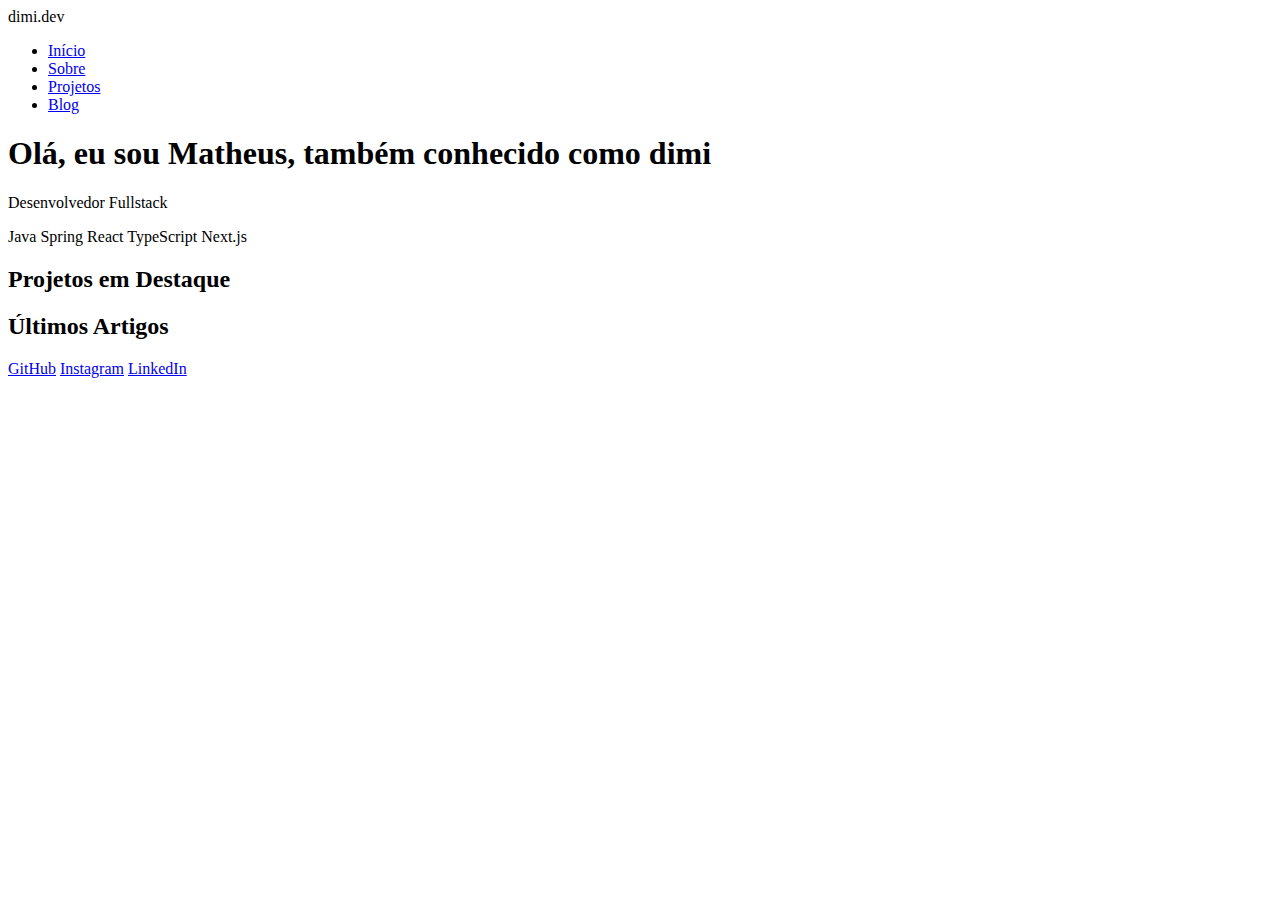
==== index.html @ a9eaa6d6 "initial commit: core project structure" ====
<!DOCTYPE html>
<html lang="pt-BR">
<head>
    <meta charset="UTF-8">
    <meta name="viewport" content="width=device-width, initial-scale=1.0">
    <title>Portfolio</title>
    <meta name="description" content="Portfolio de desenvolvedor fullstack especializado em Java, Spring, React e tecnologias web modernas">
    <link rel="stylesheet" href="/assets/css/style.css">
    <link rel="stylesheet" href="/assets/css/components/header.css">
    <link rel="stylesheet" href="/assets/css/pages/home.css">
</head>
<body>
    <header class="header">
        <nav class="nav-container">
            <div class="logo">dimi.dev</div>
            <ul class="nav-links">
                <li><a href="/" class="active">Início</a></li>
                <li><a href="/pages/about.html">Sobre</a></li>
                <li><a href="/pages/projects.html">Projetos</a></li>
                <li><a href="/pages/blog">Blog</a></li>
            </ul>
        </nav>
    </header>

    <main class="main-content">
        <section class="hero">
            <h1 class="title">Olá, eu sou Matheus, também conhecido como dimi</h1>
            <p class="subtitle">Desenvolvedor Fullstack</p>
            <div class="tech-stack">
                <span class="tech">Java</span>
                <span class="tech">Spring</span>
                <span class="tech">React</span>
                <span class="tech">TypeScript</span>
                <span class="tech">Next.js</span>
            </div>
        </section>

        <section class="featured-projects">
            <h2>Projetos em Destaque</h2>
            <div class="projects-grid">
                <!-- Projetos serão adicionados aqui -->
            </div>
        </section>

        <section class="latest-posts">
            <h2>Últimos Artigos</h2>
            <div class="posts-grid">
                <!-- Posts serão adicionados aqui -->
            </div>
        </section>
    </main>

    <footer class="footer">
        <div class="footer-content">
            <div class="social-links">
                <a href="https://github.com/dimidotdev" target="_blank" rel="noopener">GitHub</a>
                <a href="https://instagram.com/dimi.dev" target="_blank" rel="noopener">Instagram</a>
                <a href="https://linkedin.com/in/matheus-dimi-silva" target="_blank" rel="noopener">LinkedIn</a>
                <!-- Adicionar outros links sociais conforme necessário -->
            </div>
        </div>
    </footer>

    <script src="/assets/js/main.js"></script>
    <script src="/assets/js/theme.js"></script>
</body>
</html>
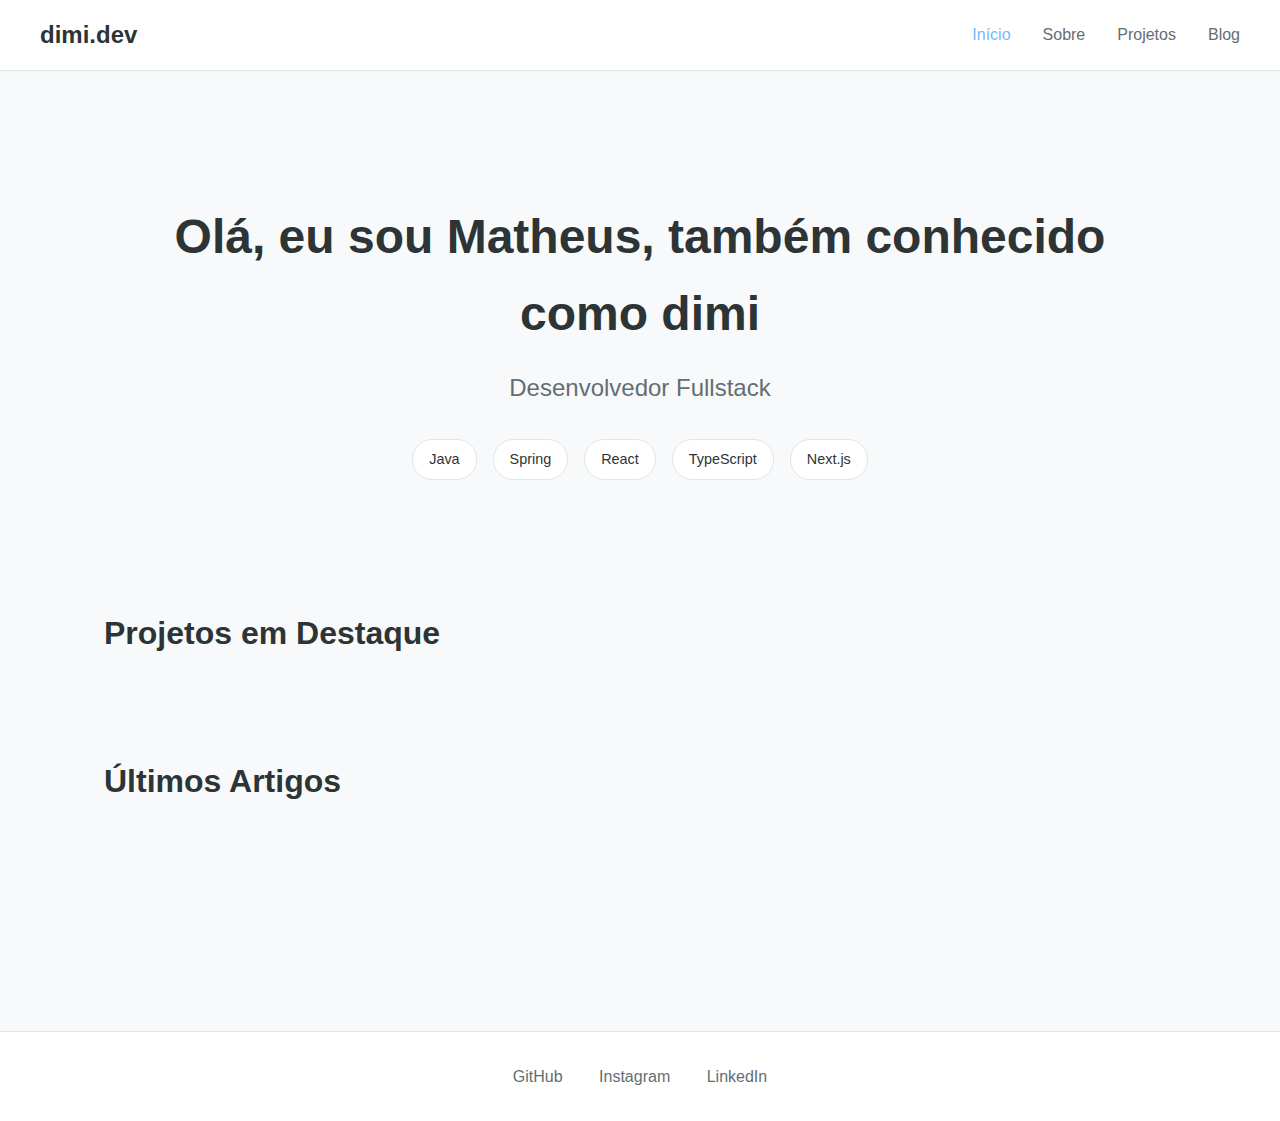
==== commit 6f300738: "finally: core" ====
--- a/index.html
+++ b/index.html
@@ -3,7 +3,8 @@
 <head>
     <meta charset="UTF-8">
     <meta name="viewport" content="width=device-width, initial-scale=1.0">
-    <title>Portfolio</title>
+    <link rel="icon" href="/assets/img/favicon.ico" type="image/x-icon">
+    <title>dimi.dev</title>
     <meta name="description" content="Portfolio de desenvolvedor fullstack especializado em Java, Spring, React e tecnologias web modernas">
     <link rel="stylesheet" href="/assets/css/style.css">
     <link rel="stylesheet" href="/assets/css/components/header.css">
--- a/assets/css/style.css
+++ b/assets/css/style.css
@@ -0,0 +1,171 @@
+:root {
+  /* Cores principais - tons pastel suaves */
+  --bg-primary: #f8f9fa;
+  --bg-secondary: #ffffff;
+  --text-primary: #2d3436;
+  --text-secondary: #636e72;
+  --accent-color: #74b9ff;
+  --border-color: #dfe6e9;
+  
+  /* Espaçamento */
+  --spacing-xs: 0.5rem;
+  --spacing-sm: 1rem;
+  --spacing-md: 2rem;
+  --spacing-lg: 4rem;
+  
+  /* Fontes */
+  --font-sans: -apple-system, BlinkMacSystemFont, 'Segoe UI', Roboto, Oxygen,
+               Ubuntu, Cantarell, 'Open Sans', 'Helvetica Neue', sans-serif;
+}
+
+* {
+  margin: 0;
+  padding: 0;
+  box-sizing: border-box;
+}
+
+body {
+  font-family: var(--font-sans);
+  background-color: var(--bg-primary);
+  color: var(--text-primary);
+  line-height: 1.6;
+}
+
+.header {
+  background-color: var(--bg-secondary);
+  border-bottom: 1px solid var(--border-color);
+  padding: var(--spacing-sm) var(--spacing-md);
+  position: sticky;
+  top: 0;
+  z-index: 1000;
+}
+
+.nav-container {
+  max-width: 1200px;
+  margin: 0 auto;
+  display: flex;
+  justify-content: space-between;
+  align-items: center;
+}
+
+.logo {
+  font-size: 1.5rem;
+  font-weight: 600;
+  color: var(--text-primary);
+}
+
+.nav-links {
+  display: flex;
+  gap: var(--spacing-md);
+  list-style: none;
+}
+
+.nav-links a {
+  text-decoration: none;
+  color: var(--text-secondary);
+  transition: color 0.3s ease;
+}
+
+.nav-links a:hover,
+.nav-links a.active {
+  color: var(--accent-color);
+}
+
+.main-content {
+  max-width: 1200px;
+  margin: 0 auto;
+  padding: var(--spacing-lg);
+}
+
+.hero {
+  text-align: center;
+  padding: var(--spacing-lg) 0;
+}
+
+.title {
+  font-size: 3rem;
+  margin-bottom: var(--spacing-sm);
+}
+
+.subtitle {
+  font-size: 1.5rem;
+  color: var(--text-secondary);
+  margin-bottom: var(--spacing-md);
+}
+
+.tech-stack {
+  display: flex;
+  gap: var(--spacing-sm);
+  justify-content: center;
+  flex-wrap: wrap;
+}
+
+.tech {
+  padding: var(--spacing-xs) var(--spacing-sm);
+  background-color: var(--bg-secondary);
+  border: 1px solid var(--border-color);
+  border-radius: 20px;
+  font-size: 0.9rem;
+}
+
+/* Seções */
+section {
+  margin-bottom: var(--spacing-lg);
+}
+
+h2 {
+  font-size: 2rem;
+  margin-bottom: var(--spacing-md);
+}
+
+/* Grid para projetos e posts */
+.projects-grid,
+.posts-grid {
+  display: grid;
+  grid-template-columns: repeat(auto-fit, minmax(300px, 1fr));
+  gap: var(--spacing-md);
+}
+
+/* Footer */
+.footer {
+  background-color: var(--bg-secondary);
+  border-top: 1px solid var(--border-color);
+  padding: var(--spacing-md);
+  margin-top: var(--spacing-lg);
+}
+
+.footer-content {
+  max-width: 1200px;
+  margin: 0 auto;
+  text-align: center;
+}
+
+.social-links a {
+  color: var(--text-secondary);
+  text-decoration: none;
+  margin: 0 var(--spacing-sm);
+}
+
+.social-links a:hover {
+  color: var(--accent-color);
+}
+
+/* Responsividade */
+@media (max-width: 768px) {
+  .nav-container {
+      flex-direction: column;
+      gap: var(--spacing-sm);
+  }
+
+  .nav-links {
+      gap: var(--spacing-sm);
+  }
+
+  .title {
+      font-size: 2rem;
+  }
+
+  .subtitle {
+      font-size: 1.2rem;
+  }
+}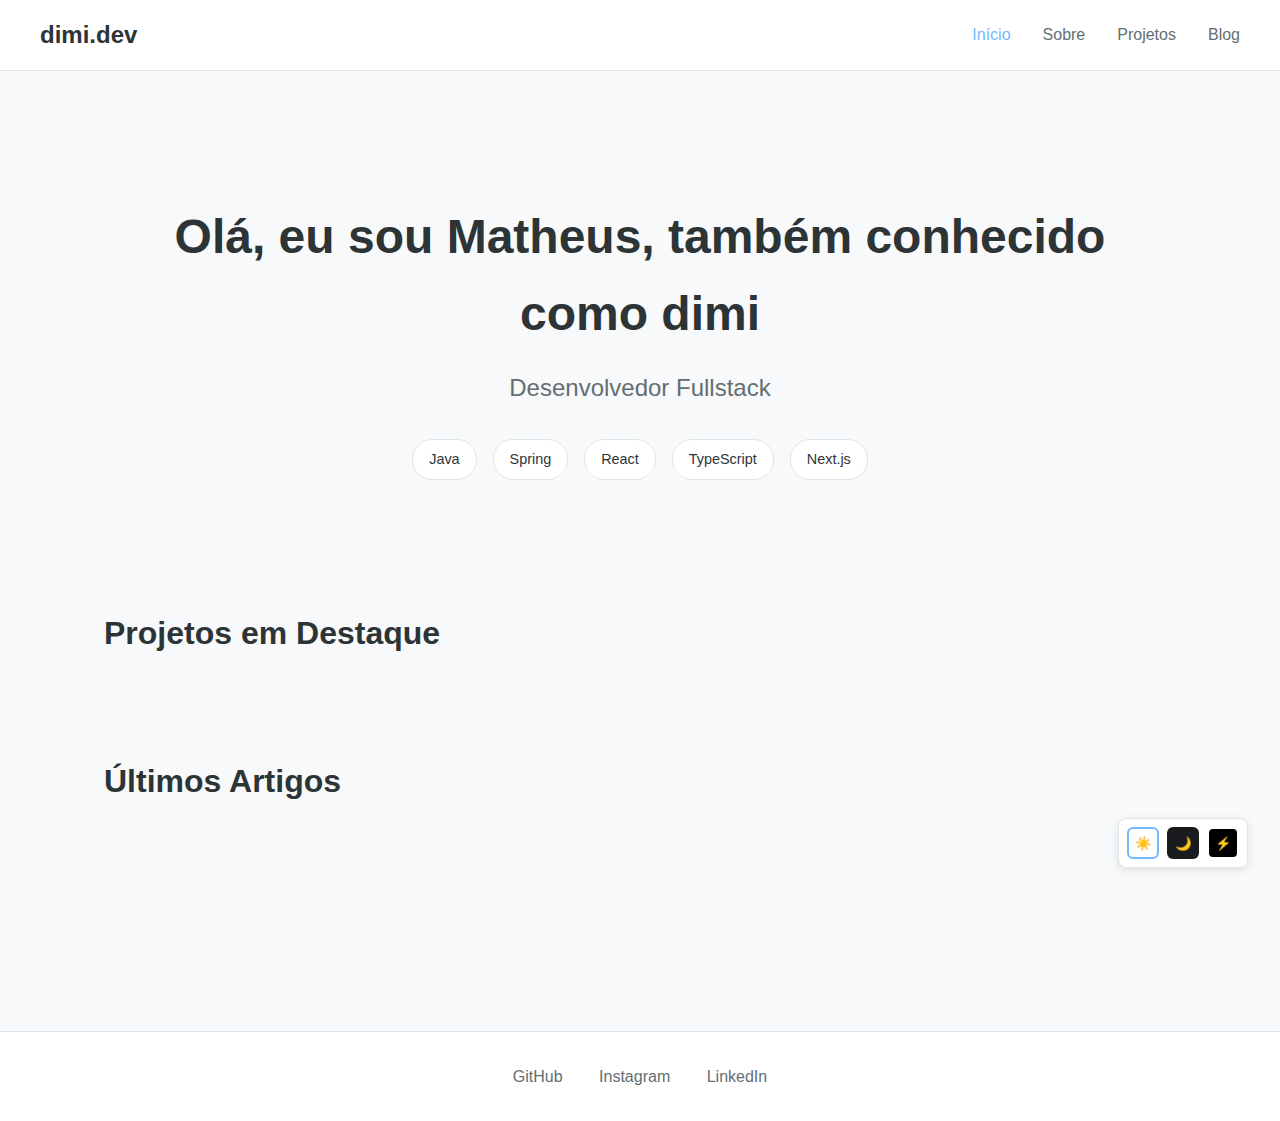
==== commit 45458eee: "feat: theme" ====
--- a/index.html
+++ b/index.html
@@ -9,6 +9,9 @@
     <link rel="stylesheet" href="/assets/css/style.css">
     <link rel="stylesheet" href="/assets/css/components/header.css">
     <link rel="stylesheet" href="/assets/css/pages/home.css">
+    <meta name="color-scheme" content="light dark">
+    <script src="/assets/js/theme.js"></script>
+    <link rel="stylesheet" href="/assets/css/themes.css">
 </head>
 <body>
     <header class="header">
@@ -20,6 +23,17 @@
                 <li><a href="/pages/projects.html">Projetos</a></li>
                 <li><a href="/pages/blog">Blog</a></li>
             </ul>
+            <div class="theme-switcher">
+                <button class="theme-btn" data-theme="light" title="Tema Claro">
+                    ☀️
+                </button>
+                <button class="theme-btn" data-theme="dark" title="Tema Escuro">
+                    🌙
+                </button>
+                <button class="theme-btn" data-theme="high-contrast" title="Alto Contraste">
+                    ⚡
+                </button>
+            </div>
         </nav>
     </header>
 
--- a/assets/css/themes.css
+++ b/assets/css/themes.css
@@ -0,0 +1,131 @@
+/* Temas */
+:root {
+  /* Tema Claro (Padrão) */
+  --light-bg-primary: #f8f9fa;
+  --light-bg-secondary: #ffffff;
+  --light-text-primary: #2d3436;
+  --light-text-secondary: #636e72;
+  --light-accent-color: #74b9ff;
+  --light-border-color: #dfe6e9;
+  --light-hover-color: #0984e3;
+  --light-code-bg: #f1f3f5;
+
+  /* Tema Escuro */
+  --dark-bg-primary: #1a1b1e;
+  --dark-bg-secondary: #2d2e32;
+  --dark-text-primary: #e9ecef;
+  --dark-text-secondary: #adb5bd;
+  --dark-accent-color: #74b9ff;
+  --dark-border-color: #4a4b4f;
+  --dark-hover-color: #0984e3;
+  --dark-code-bg: #2d2e32;
+
+  /* Tema Alto Contraste */
+  --hc-bg-primary: #000000;
+  --hc-bg-secondary: #0a0a0a;
+  --hc-text-primary: #ffffff;
+  --hc-text-secondary: #f8f9fa;
+  --hc-accent-color: #ffff00;
+  --hc-border-color: #ffffff;
+  --hc-hover-color: #ffff00;
+  --hc-code-bg: #1a1a1a;
+}
+
+/* Tema Claro (Padrão) */
+:root[data-theme="light"] {
+  --bg-primary: var(--light-bg-primary);
+  --bg-secondary: var(--light-bg-secondary);
+  --text-primary: var(--light-text-primary);
+  --text-secondary: var(--light-text-secondary);
+  --accent-color: var(--light-accent-color);
+  --border-color: var(--light-border-color);
+  --hover-color: var(--light-hover-color);
+  --code-bg: var(--light-code-bg);
+}
+
+/* Tema Escuro */
+:root[data-theme="dark"] {
+  --bg-primary: var(--dark-bg-primary);
+  --bg-secondary: var(--dark-bg-secondary);
+  --text-primary: var(--dark-text-primary);
+  --text-secondary: var(--dark-text-secondary);
+  --accent-color: var(--dark-accent-color);
+  --border-color: var(--dark-border-color);
+  --hover-color: var(--dark-hover-color);
+  --code-bg: var(--dark-code-bg);
+}
+
+/* Tema Alto Contraste */
+:root[data-theme="high-contrast"] {
+  --bg-primary: var(--hc-bg-primary);
+  --bg-secondary: var(--hc-bg-secondary);
+  --text-primary: var(--hc-text-primary);
+  --text-secondary: var(--hc-text-secondary);
+  --accent-color: var(--hc-accent-color);
+  --border-color: var(--hc-border-color);
+  --hover-color: var(--hc-hover-color);
+  --code-bg: var(--hc-code-bg);
+}
+
+/* Transições suaves entre temas */
+body {
+  transition: background-color 0.3s ease, color 0.3s ease;
+}
+
+/* Seletor de Tema Component */
+.theme-switcher {
+  position: fixed;
+  bottom: 2rem;
+  right: 2rem;
+  background: var(--bg-secondary);
+  border: 1px solid var(--border-color);
+  border-radius: 8px;
+  padding: 0.5rem;
+  box-shadow: 0 2px 8px rgba(0, 0, 0, 0.1);
+  z-index: 1000;
+  display: flex;
+  gap: 0.5rem;
+}
+
+.theme-btn {
+  width: 32px;
+  height: 32px;
+  border-radius: 6px;
+  border: 2px solid transparent;
+  cursor: pointer;
+  display: flex;
+  align-items: center;
+  justify-content: center;
+  transition: all 0.3s ease;
+}
+
+.theme-btn:hover {
+  transform: scale(1.1);
+}
+
+.theme-btn.active {
+  border-color: var(--accent-color);
+}
+
+.theme-btn[data-theme="light"] {
+  background: #ffffff;
+  color: #2d3436;
+}
+
+.theme-btn[data-theme="dark"] {
+  background: #1a1b1e;
+  color: #ffffff;
+}
+
+.theme-btn[data-theme="high-contrast"] {
+  background: #000000;
+  color: #ffffff;
+  border: 2px solid #ffffff;
+}
+
+@media (max-width: 768px) {
+  .theme-switcher {
+      bottom: 1rem;
+      right: 1rem;
+  }
+}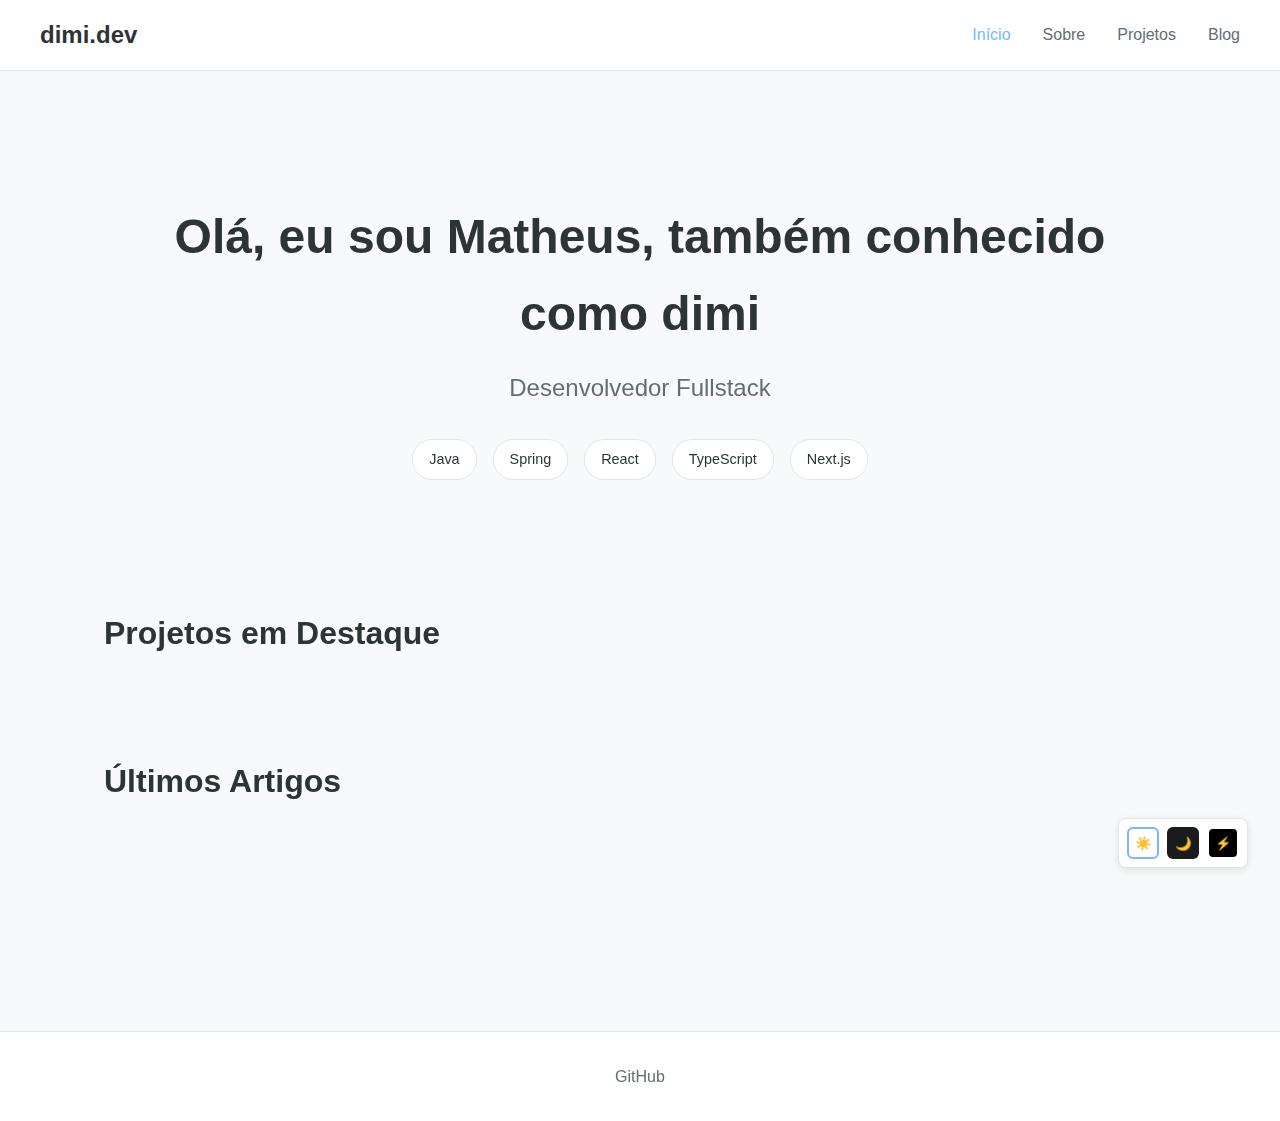
==== commit e226f6cd: "feat: some effects, performance improvement" ====
--- a/index.html
+++ b/index.html
@@ -3,15 +3,17 @@
 <head>
     <meta charset="UTF-8">
     <meta name="viewport" content="width=device-width, initial-scale=1.0">
-    <link rel="icon" href="/assets/img/favicon.ico" type="image/x-icon">
+    <meta name="color-scheme" content="light dark">
     <title>dimi.dev</title>
     <meta name="description" content="Portfolio de desenvolvedor fullstack especializado em Java, Spring, React e tecnologias web modernas">
+    
+    <!-- Estilos -->
     <link rel="stylesheet" href="/assets/css/style.css">
     <link rel="stylesheet" href="/assets/css/components/header.css">
     <link rel="stylesheet" href="/assets/css/pages/home.css">
-    <meta name="color-scheme" content="light dark">
-    <script src="/assets/js/theme.js"></script>
     <link rel="stylesheet" href="/assets/css/themes.css">
+    <link rel="stylesheet" href="/assets/css/animations.css">
+    <link rel="stylesheet" href="/assets/css/components/notifications.css">
 </head>
 <body>
     <header class="header">
@@ -23,17 +25,6 @@
                 <li><a href="/pages/projects.html">Projetos</a></li>
                 <li><a href="/pages/blog">Blog</a></li>
             </ul>
-            <div class="theme-switcher">
-                <button class="theme-btn" data-theme="light" title="Tema Claro">
-                    ☀️
-                </button>
-                <button class="theme-btn" data-theme="dark" title="Tema Escuro">
-                    🌙
-                </button>
-                <button class="theme-btn" data-theme="high-contrast" title="Alto Contraste">
-                    ⚡
-                </button>
-            </div>
         </nav>
     </header>
 
@@ -65,18 +56,85 @@
         </section>
     </main>
 
+    <div class="theme-switcher">
+        <button class="theme-btn" data-theme="light" title="Tema Claro (Alt + L)">
+            ☀️
+        </button>
+        <button class="theme-btn" data-theme="dark" title="Tema Escuro (Alt + D)">
+            🌙
+        </button>
+        <button class="theme-btn" data-theme="high-contrast" title="Alto Contraste (Alt + H)">
+            ⚡
+        </button>
+    </div>
+
     <footer class="footer">
         <div class="footer-content">
             <div class="social-links">
                 <a href="https://github.com/dimidotdev" target="_blank" rel="noopener">GitHub</a>
-                <a href="https://instagram.com/dimi.dev" target="_blank" rel="noopener">Instagram</a>
-                <a href="https://linkedin.com/in/matheus-dimi-silva" target="_blank" rel="noopener">LinkedIn</a>
-                <!-- Adicionar outros links sociais conforme necessário -->
             </div>
         </div>
     </footer>
 
+    <!-- Scripts -->
     <script src="/assets/js/main.js"></script>
     <script src="/assets/js/theme.js"></script>
+    <script src="/assets/js/matrix-effect.js"></script>
+    <script src="/assets/js/notifications.js"></script>
+    <script src="/assets/js/idle-detector.js"></script>
+    <script src="/assets/js/performance.js"></script>
+    <script src="/assets/js/keyboard-shortcuts.js"></script>
+
+    <script>
+        // Inicialização de todos os componentes
+        document.addEventListener('DOMContentLoaded', () => {
+            // Inicializar o gerenciador de temas
+            const themeManager = new ThemeManager();
+
+            // Inicializar o efeito matrix
+            const matrixEffect = new MatrixEffect();
+            
+            // Observar mudanças de tema para ativar/desativar efeito matrix
+            const observer = new MutationObserver((mutations) => {
+                mutations.forEach((mutation) => {
+                    if (mutation.attributeName === 'data-theme') {
+                        const currentTheme = document.documentElement.getAttribute('data-theme');
+                        if (currentTheme === 'high-contrast') {
+                            matrixEffect.start();
+                            NotificationSystem.show('Modo Matrix ativado! 🎭', 'info');
+                        } else {
+                            matrixEffect.stop();
+                        }
+                    }
+                });
+            });
+
+            observer.observe(document.documentElement, {
+                attributes: true,
+                attributeFilter: ['data-theme']
+            });
+
+            // Inicializar detector de inatividade
+            new IdleDetector();
+
+            // Inicializar otimizador de performance
+            PerformanceOptimizer.initializeLazyLoading();
+
+            // Inicializar atalhos de teclado
+            KeyboardShortcuts.initialize();
+
+            // Configurar notificações para mudança de tema
+            const originalSetTheme = themeManager.setTheme.bind(themeManager);
+            themeManager.setTheme = (theme) => {
+                originalSetTheme(theme);
+                const themeNames = {
+                    'light': 'claro ☀️',
+                    'dark': 'escuro 🌙',
+                    'high-contrast': 'alto contraste ⚡'
+                };
+                NotificationSystem.show(`Tema ${themeNames[theme]} ativado!`, 'success');
+            };
+        });
+    </script>
 </body>
 </html>--- a/assets/css/themes.css
+++ b/assets/css/themes.css
@@ -25,9 +25,9 @@
   --hc-bg-secondary: #0a0a0a;
   --hc-text-primary: #ffffff;
   --hc-text-secondary: #f8f9fa;
-  --hc-accent-color: #ffff00;
+  --hc-accent-color: #2a79f8;
   --hc-border-color: #ffffff;
-  --hc-hover-color: #ffff00;
+  --hc-hover-color: #2a79f8;
   --hc-code-bg: #1a1a1a;
 }
 
--- a/assets/css/animations.css
+++ b/assets/css/animations.css
@@ -0,0 +1,34 @@
+/* Animações de transição suaves */
+.fade-transition {
+  animation: fadeIn 0.3s ease-in-out;
+}
+
+@keyframes fadeIn {
+  from {
+      opacity: 0;
+      transform: translateY(10px);
+  }
+  to {
+      opacity: 1;
+      transform: translateY(0);
+  }
+}
+
+/* Animação para cards */
+.card-hover {
+  transition: all 0.3s cubic-bezier(0.4, 0, 0.2, 1);
+}
+
+.card-hover:hover {
+  transform: translateY(-4px);
+  box-shadow: 0 12px 24px rgba(0, 0, 0, 0.1);
+}
+
+/* Animação para o switch de tema */
+.theme-btn {
+  transition: transform 0.2s cubic-bezier(0.4, 0, 0.2, 1);
+}
+
+.theme-btn:hover {
+  transform: rotate(12deg) scale(1.1);
+}--- a/assets/css/components/notifications.css
+++ b/assets/css/components/notifications.css
@@ -0,0 +1,39 @@
+.notification {
+  position: fixed;
+  top: 20px;
+  right: 20px;
+  padding: 12px 24px;
+  border-radius: 8px;
+  background: var(--bg-secondary);
+  color: var(--text-primary);
+  box-shadow: 0 4px 12px rgba(0, 0, 0, 0.15);
+  z-index: 1000;
+  max-width: 300px;
+}
+
+.notification.success {
+  border-left: 4px solid #00b894;
+}
+
+.notification.info {
+  border-left: 4px solid #0984e3;
+}
+
+.notification.warning {
+  border-left: 4px solid #fdcb6e;
+}
+
+.notification.error {
+  border-left: 4px solid #d63031;
+}
+
+@media (max-width: 768px) {
+  .notification {
+      top: auto;
+      bottom: 80px;
+      right: 20px;
+      left: 20px;
+      max-width: none;
+      text-align: center;
+  }
+}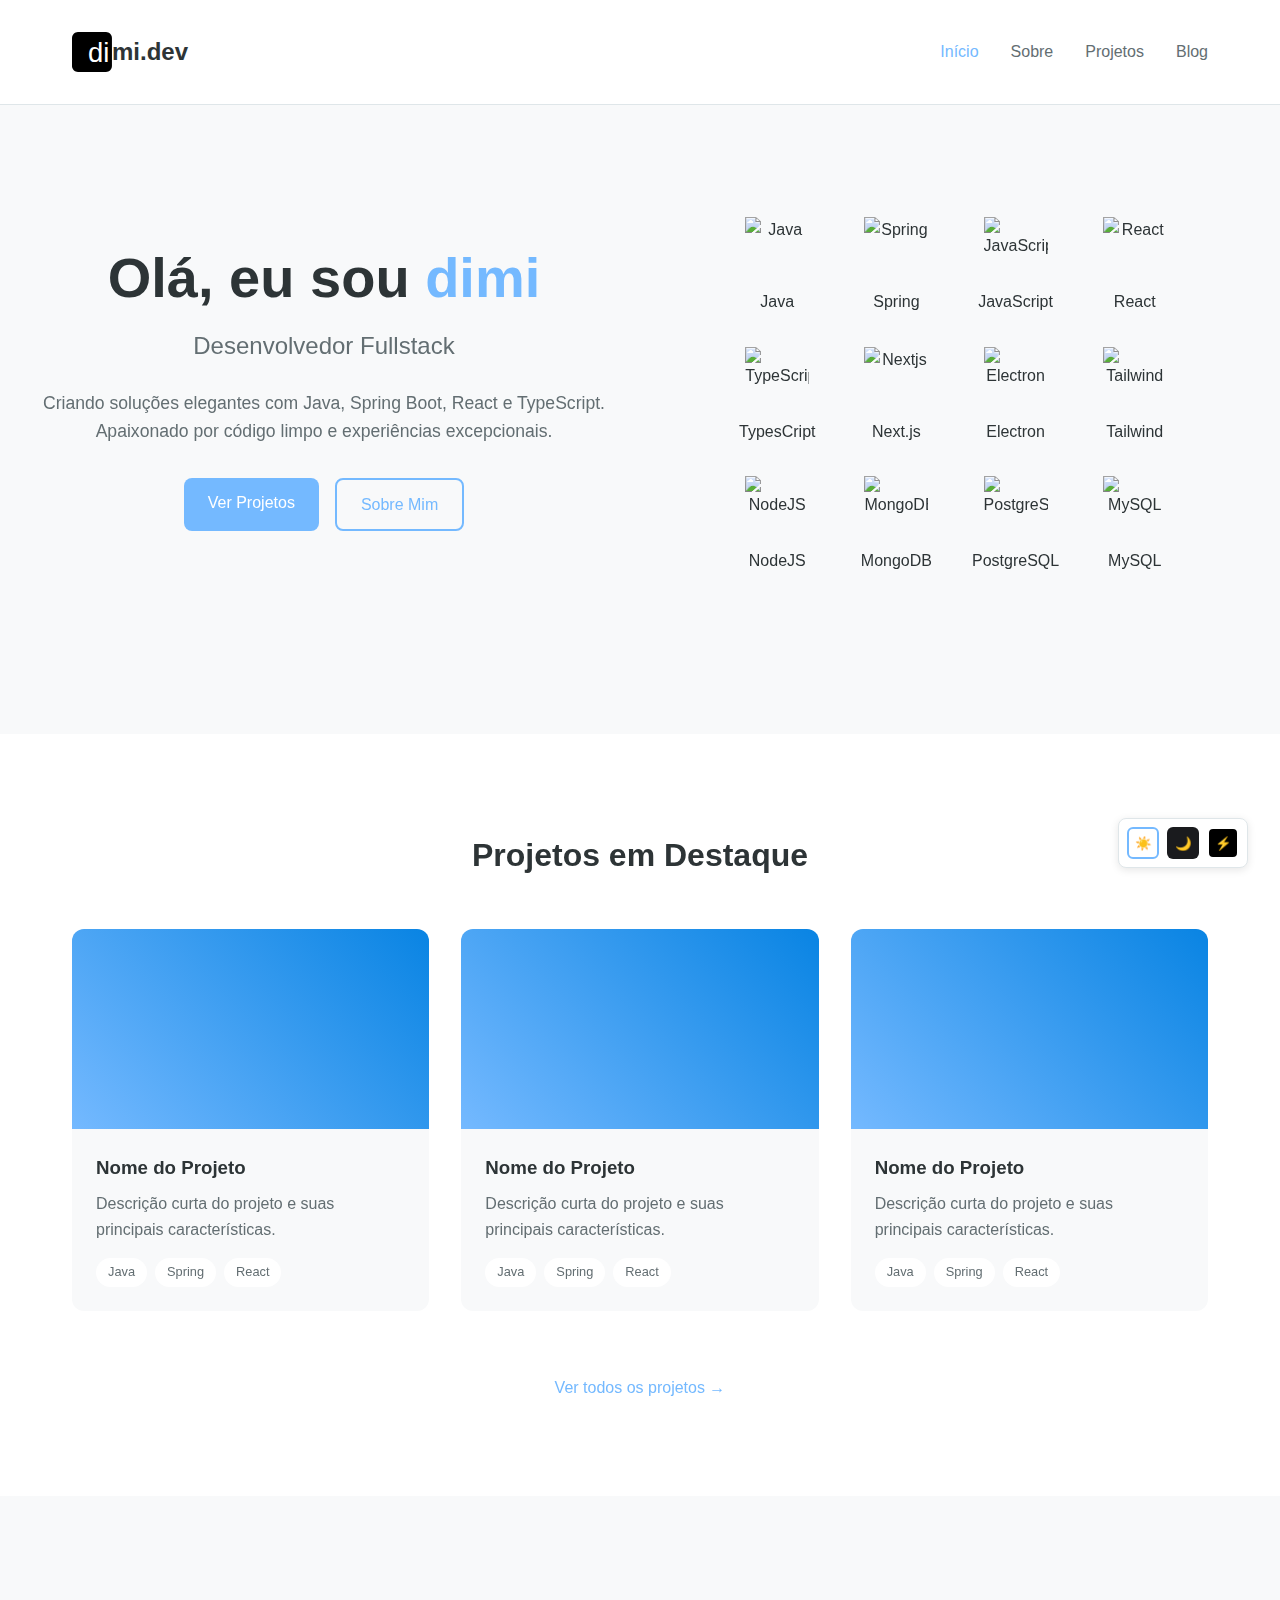
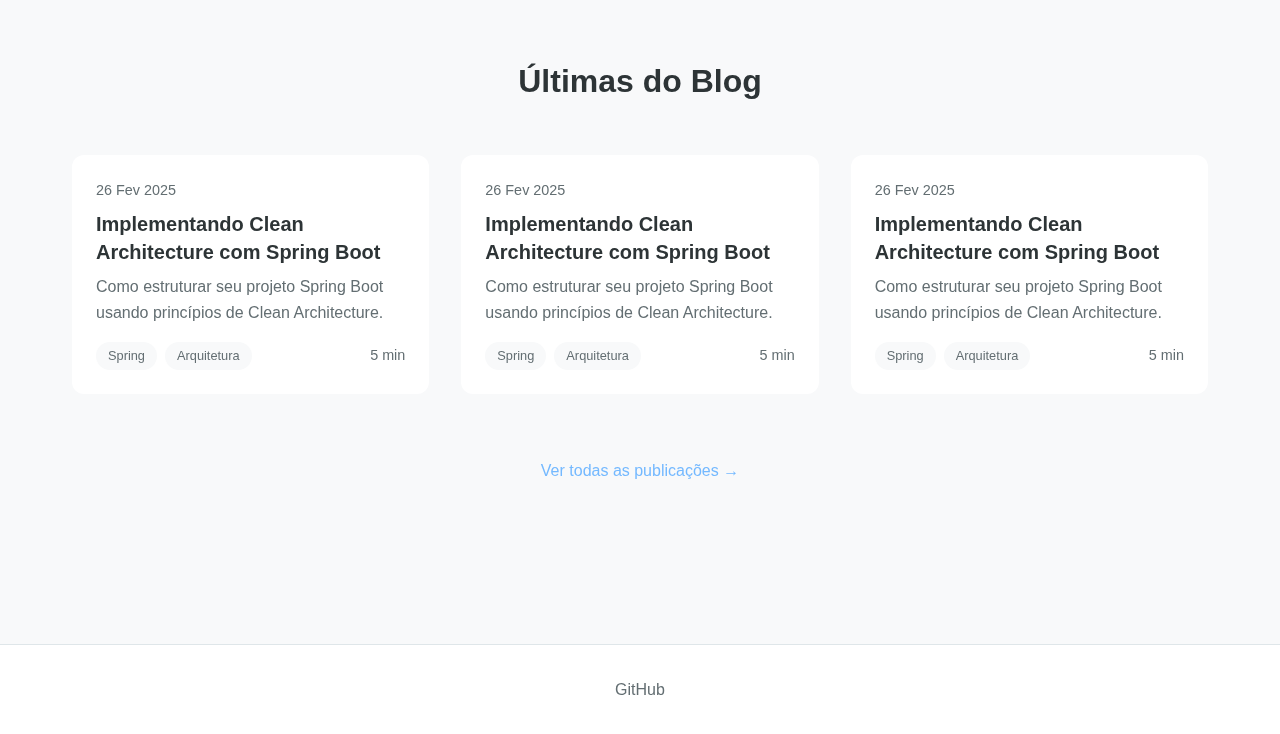
==== commit f06d6595: "refactored page styles, added mobile support" ====
--- a/index.html
+++ b/index.html
@@ -3,22 +3,35 @@
 <head>
     <meta charset="UTF-8">
     <meta name="viewport" content="width=device-width, initial-scale=1.0">
+    <meta name="viewport" content="width=device-width, initial-scale=1.0, maximum-scale=1.0, user-scalable=no">
     <meta name="color-scheme" content="light dark">
+    <link rel="icon" href="/assets/img/favicon.ico" type="image/x-icon">
     <title>dimi.dev</title>
     <meta name="description" content="Portfolio de desenvolvedor fullstack especializado em Java, Spring, React e tecnologias web modernas">
     
     <!-- Estilos -->
+    <link rel="stylesheet" href="/assets/css/mobile.css">
+    <link rel="stylesheet" href="/assets/css/components/header.css">
     <link rel="stylesheet" href="/assets/css/style.css">
-    <link rel="stylesheet" href="/assets/css/components/header.css">
-    <link rel="stylesheet" href="/assets/css/pages/home.css">
     <link rel="stylesheet" href="/assets/css/themes.css">
     <link rel="stylesheet" href="/assets/css/animations.css">
     <link rel="stylesheet" href="/assets/css/components/notifications.css">
+    <link rel="stylesheet" href="/assets/css/components/hero.css">
+    <link rel="stylesheet" href="/assets/css/components/cards.css">
+    <link rel="stylesheet" href="/assets/css/pages/home.css">
 </head>
 <body>
     <header class="header">
         <nav class="nav-container">
-            <div class="logo">dimi.dev</div>
+            <div class="logo">
+                <button class="mobile-menu-btn" aria-label="Menu">
+                    ☰
+                </button>
+                <a href="/" class="logo-link">
+                    <img src="/assets/img/logo.svg" alt="Logo dimi.dev" class="logo-img">
+                    mi.dev
+                </a>
+            </div>
             <ul class="nav-links">
                 <li><a href="/" class="active">Início</a></li>
                 <li><a href="/pages/about.html">Sobre</a></li>
@@ -28,30 +41,197 @@
         </nav>
     </header>
 
-    <main class="main-content">
+    <main>
         <section class="hero">
-            <h1 class="title">Olá, eu sou Matheus, também conhecido como dimi</h1>
-            <p class="subtitle">Desenvolvedor Fullstack</p>
-            <div class="tech-stack">
-                <span class="tech">Java</span>
-                <span class="tech">Spring</span>
-                <span class="tech">React</span>
-                <span class="tech">TypeScript</span>
-                <span class="tech">Next.js</span>
+            <div class="hero-container">
+                <div class="hero-text">
+                    <h1>Olá, eu sou <span class="accent">dimi</span></h1>
+                    <p class="subtitle">Desenvolvedor Fullstack</p>
+                    <p class="description">
+                        Criando soluções elegantes com Java, Spring Boot, React e TypeScript.
+                        Apaixonado por código limpo e experiências excepcionais.
+                    </p>
+                    <div class="hero-buttons">
+                        <a href="/pages/projects.html" class="btn btn-primary">Ver Projetos</a>
+                        <a href="/pages/about.html" class="btn btn-secondary">Sobre Mim</a>
+                    </div>
+                </div>
+                <div class="hero-visual">
+                    <div class="tech-stack">
+                        <div class="tech-item">
+                            <img src="https://skillicons.dev/icons?i=java" alt="Java" class="tech-icon">
+                            <span>Java</span>
+                        </div>
+                        <div class="tech-item">
+                            <img src="https://skillicons.dev/icons?i=spring" alt="Spring" class="tech-icon">
+                            <span>Spring</span>
+                        </div>
+                        <div class="tech-item">
+                            <img src="https://skillicons.dev/icons?i=js" alt="JavaScript" class="tech-icon">
+                            <span>JavaScript</span>
+                        </div>
+                        <div class="tech-item">
+                            <img src="https://skillicons.dev/icons?i=react" alt="React" class="tech-icon">
+                            <span>React</span>
+                        </div>
+                        <div class="tech-item">
+                            <img src="https://skillicons.dev/icons?i=ts" alt="TypeScript" class="tech-icon">
+                            <span>TypesCript</span>
+                        </div>
+                        <div class="tech-item">
+                            <img src="https://skillicons.dev/icons?i=nextjs" alt="Nextjs" class="tech-icon">
+                            <span>Next.js</span>
+                        </div>
+                        <div class="tech-item">
+                            <img src="https://skillicons.dev/icons?i=electron" alt="Electron" class="tech-icon">
+                            <span>Electron</span>
+                        </div>
+                        <div class="tech-item">
+                            <img src="https://skillicons.dev/icons?i=tailwind" alt="Tailwind" class="tech-icon">
+                            <span>Tailwind</span>
+                        </div>
+                        <div class="tech-item">
+                            <img src="https://skillicons.dev/icons?i=nodejs" alt="NodeJS" class="tech-icon">
+                            <span>NodeJS</span>
+                        </div>
+                        <div class="tech-item">
+                            <img src="https://skillicons.dev/icons?i=mongo" alt="MongoDB" class="tech-icon">
+                            <span>MongoDB</span>
+                        </div>
+                        <div class="tech-item">
+                            <img src="https://skillicons.dev/icons?i=postgres" alt="PostgreSQL" class="tech-icon">
+                            <span>PostgreSQL</span>
+                        </div>
+                        <div class="tech-item">
+                            <img src="https://skillicons.dev/icons?i=mysql" alt="MySQL" class="tech-icon">
+                            <span>MySQL</span>
+                        </div>
+                    </div>
+                </div>
             </div>
         </section>
 
         <section class="featured-projects">
-            <h2>Projetos em Destaque</h2>
-            <div class="projects-grid">
-                <!-- Projetos serão adicionados aqui -->
+            <div class="section-container">
+                <h2 class="section-title">Projetos em Destaque</h2>
+                <div class="projects-grid">
+                    <article class="project-card">
+                        <div class="project-image">
+                            <div class="project-gradient"></div>
+                            <div class="project-links">
+                                <a href="#" class="project-link">Demo</a>
+                                <a href="#" class="project-link">GitHub</a>
+                            </div>
+                        </div>
+                        <div class="project-info">
+                            <h3>Nome do Projeto</h3>
+                            <p>Descrição curta do projeto e suas principais características.</p>
+                            <div class="project-tags">
+                                <span>Java</span>
+                                <span>Spring</span>
+                                <span>React</span>
+                            </div>
+                        </div>
+                    </article>
+                    <article class="project-card">
+                        <div class="project-image">
+                            <div class="project-gradient"></div>
+                            <div class="project-links">
+                                <a href="#" class="project-link">Demo</a>
+                                <a href="#" class="project-link">GitHub</a>
+                            </div>
+                        </div>
+                        <div class="project-info">
+                            <h3>Nome do Projeto</h3>
+                            <p>Descrição curta do projeto e suas principais características.</p>
+                            <div class="project-tags">
+                                <span>Java</span>
+                                <span>Spring</span>
+                                <span>React</span>
+                            </div>
+                        </div>
+                    </article>
+                    <article class="project-card">
+                        <div class="project-image">
+                            <div class="project-gradient"></div>
+                            <div class="project-links">
+                                <a href="#" class="project-link">Demo</a>
+                                <a href="#" class="project-link">GitHub</a>
+                            </div>
+                        </div>
+                        <div class="project-info">
+                            <h3>Nome do Projeto</h3>
+                            <p>Descrição curta do projeto e suas principais características.</p>
+                            <div class="project-tags">
+                                <span>Java</span>
+                                <span>Spring</span>
+                                <span>React</span>
+                            </div>
+                        </div>
+                    </article>
+
+                    <!-- // duplicar o article pra mais um projeto -->
+
+                </div>
+                <div class="section-footer">
+                    <a href="/pages/projects.html" class="link-more">Ver todos os projetos →</a>
+                </div>
             </div>
         </section>
 
-        <section class="latest-posts">
-            <h2>Últimos Artigos</h2>
-            <div class="posts-grid">
-                <!-- Posts serão adicionados aqui -->
+        <section class="blog-preview">
+            <div class="section-container">
+                <h2 class="section-title">Últimas do Blog</h2>
+                <div class="posts-grid">
+                    <article class="post-card">
+                        <span class="post-date">26 Fev 2025</span>
+                        <h3>
+                            <a href="#">Implementando Clean Architecture com Spring Boot</a>
+                        </h3>
+                        <p>Como estruturar seu projeto Spring Boot usando princípios de Clean Architecture.</p>
+                        <footer class="post-meta">
+                            <div class="post-tags">
+                                <span>Spring</span>
+                                <span>Arquitetura</span>
+                            </div>
+                            <span class="read-time">5 min</span>
+                        </footer>
+                    </article>
+                    <article class="post-card">
+                        <span class="post-date">26 Fev 2025</span>
+                        <h3>
+                            <a href="#">Implementando Clean Architecture com Spring Boot</a>
+                        </h3>
+                        <p>Como estruturar seu projeto Spring Boot usando princípios de Clean Architecture.</p>
+                        <footer class="post-meta">
+                            <div class="post-tags">
+                                <span>Spring</span>
+                                <span>Arquitetura</span>
+                            </div>
+                            <span class="read-time">5 min</span>
+                        </footer>
+                    </article>
+                    <article class="post-card">
+                        <span class="post-date">26 Fev 2025</span>
+                        <h3>
+                            <a href="#">Implementando Clean Architecture com Spring Boot</a>
+                        </h3>
+                        <p>Como estruturar seu projeto Spring Boot usando princípios de Clean Architecture.</p>
+                        <footer class="post-meta">
+                            <div class="post-tags">
+                                <span>Spring</span>
+                                <span>Arquitetura</span>
+                            </div>
+                            <span class="read-time">5 min</span>
+                        </footer>
+                    </article>
+
+                    <!-- // duplicar o article pra mais um post -->
+
+                </div>
+                <div class="section-footer">
+                    <a href="/pages/blog" class="link-more">Ver todas as publicações →</a>
+                </div>
             </div>
         </section>
     </main>
@@ -84,6 +264,7 @@
     <script src="/assets/js/idle-detector.js"></script>
     <script src="/assets/js/performance.js"></script>
     <script src="/assets/js/keyboard-shortcuts.js"></script>
+    <script src="/assets/js/mobile-menu.js"></script>
 
     <script>
         // Inicialização de todos os componentes
@@ -130,7 +311,6 @@
                 const themeNames = {
                     'light': 'claro ☀️',
                     'dark': 'escuro 🌙',
-                    'high-contrast': 'alto contraste ⚡'
                 };
                 NotificationSystem.show(`Tema ${themeNames[theme]} ativado!`, 'success');
             };
--- a/assets/css/mobile.css
+++ b/assets/css/mobile.css
@@ -0,0 +1,83 @@
+/* Ajustes globais para mobile */
+@media (max-width: 768px) {
+  :root {
+      --spacing-xs: 0.25rem;
+      --spacing-sm: 0.5rem;
+      --spacing-md: 1rem;
+      --spacing-lg: 1.5rem;
+      --spacing-xl: 2rem;
+  }
+
+  .section-container {
+      padding: 0 1rem;
+  }
+
+  h1 {
+      font-size: 2rem !important;
+  }
+
+  h2 {
+      font-size: 1.5rem !important;
+  }
+
+  /* Ajustes para o theme switcher */
+  .theme-switcher {
+      bottom: 1rem;
+      right: 1rem;
+      transform: scale(0.9);
+  }
+
+  /* Ajustes para notificações */
+  .notification {
+      width: calc(100% - 2rem);
+      left: 1rem;
+      right: 1rem;
+      bottom: 5rem;
+      top: auto;
+  }
+}
+
+/* Ajustes específicos para telas muito pequenas */
+@media (max-width: 360px) {
+  .hero-buttons {
+      flex-direction: column;
+      gap: 1rem;
+  }
+
+  .social-links {
+      flex-direction: column;
+      align-items: stretch;
+  }
+
+  .tech-stack {
+      grid-template-columns: 1fr;
+  }
+}
+
+/* Ajustes para landscape */
+@media (max-height: 500px) and (orientation: landscape) {
+  .hero {
+      min-height: auto;
+      padding: 2rem 0;
+  }
+
+  .nav-links.active {
+      max-height: 80vh;
+      overflow-y: auto;
+  }
+}
+
+/* Melhorias de toque para dispositivos móveis */
+@media (hover: none) {
+  .button,
+  .social-link,
+  .work-card,
+  .post-card {
+      -webkit-tap-highlight-color: transparent;
+  }
+
+  .work-overlay {
+      opacity: 1;
+      background: rgba(0, 0, 0, 0.5);
+  }
+}--- a/assets/css/components/header.css
+++ b/assets/css/components/header.css
@@ -0,0 +1,160 @@
+/* Header Responsivo */
+.header {
+  position: sticky;
+  top: 0;
+  z-index: 100;
+  background: var(--bg-primary);
+  border-bottom: 1px solid var(--border-color);
+}
+
+.nav-container {
+  max-width: 1200px;
+  margin: 0 auto;
+  padding: 1rem 2rem;
+  display: flex;
+  justify-content: space-between;
+  align-items: center;
+}
+
+.logo {
+  font-size: 1.25rem;
+  font-weight: 600;
+  color: var(--text-primary);
+}
+
+.nav-links {
+  display: flex;
+  gap: 2rem;
+  list-style: none;
+}
+
+.nav-links a {
+  text-decoration: none;
+  color: var(--text-secondary);
+  transition: color 0.3s ease;
+}
+
+.nav-links a:hover,
+.nav-links a.active {
+  color: var(--accent-color);
+}
+
+.mobile-menu-btn {
+  display: none;
+  background: none;
+  border: none;
+  color: var(--text-primary);
+  font-size: 1.5rem;
+  cursor: pointer;
+  padding: 0.5rem;
+}
+
+@media (max-width: 768px) {
+  .mobile-menu-btn {
+      display: block;
+  }
+
+  .nav-links {
+      position: fixed;
+      top: 60px; /* altura do header */
+      left: 0;
+      right: 0;
+      background: var(--bg-primary);
+      padding: 1rem;
+      flex-direction: column;
+      align-items: center;
+      gap: 1rem;
+      border-bottom: 1px solid var(--border-color);
+      transform: translateY(-100%);
+      opacity: 0;
+      transition: all 0.3s ease;
+  }
+
+  .nav-links.active {
+      transform: translateY(0);
+      opacity: 1;
+  }
+}
+
+.header {
+  position: sticky;
+  top: 0;
+  z-index: 100;
+  background: var(--bg-primary);
+  border-bottom: 1px solid var(--border-color);
+}
+
+.nav-container {
+  max-width: 1200px;
+  margin: 0 auto;
+  padding: 1rem 2rem;
+  display: flex;
+  justify-content: space-between;
+  align-items: center;
+  position: relative; /* Para posicionamento do menu mobile */
+}
+
+.mobile-menu-btn {
+  display: none;
+  background: none;
+  border: none;
+  color: var(--text-primary);
+  font-size: 1.5rem;
+  cursor: pointer;
+  padding: 0.5rem;
+  z-index: 102; /* Garantir que fique acima do menu */
+}
+
+@media (max-width: 768px) {
+  .nav-container {
+      padding: 0.75rem 1rem;
+  }
+
+  .mobile-menu-btn {
+      display: flex;
+      align-items: center;
+      justify-content: center;
+      width: 40px;
+      height: 40px;
+      border-radius: 8px;
+      transition: background-color 0.3s ease;
+  }
+
+  .mobile-menu-btn:hover {
+      background: var(--bg-secondary);
+  }
+
+  .nav-links {
+      position: fixed;
+      top: 0;
+      left: 0;
+      right: 0;
+      height: 100vh;
+      background: var(--bg-primary);
+      padding: 4rem 2rem 2rem;
+      flex-direction: column;
+      align-items: center;
+      gap: 1.5rem;
+      transform: translateX(100%);
+      opacity: 0;
+      transition: all 0.3s ease;
+      z-index: 101;
+  }
+
+  .nav-links.active {
+      transform: translateX(0);
+      opacity: 1;
+  }
+
+  .nav-links a {
+      font-size: 1.25rem;
+      padding: 0.5rem 1rem;
+      border-radius: 8px;
+      width: 100%;
+      text-align: center;
+  }
+
+  .nav-links a:hover {
+      background: var(--bg-secondary);
+  }
+}--- a/assets/css/style.css
+++ b/assets/css/style.css
@@ -49,9 +49,24 @@
 }
 
 .logo {
+  display: flex;
+  align-items: center;
+  gap: var(--spacing-xs);
+}
+
+.logo a {
   font-size: 1.5rem;
   font-weight: 600;
   color: var(--text-primary);
+  text-decoration: none;
+  display: flex;
+  align-items: center;
+}
+
+.logo img {
+  width: 40px;
+  height: 40px;
+  margin-right: 0;
 }
 
 .nav-links {
--- a/assets/css/components/hero.css
+++ b/assets/css/components/hero.css
@@ -0,0 +1,123 @@
+.hero-section {
+  padding: var(--spacing-xl) var(--spacing-md);
+  margin-bottom: var(--spacing-xl);
+}
+
+.hero-content {
+  max-width: 1200px;
+  margin: 0 auto;
+  display: flex;
+  align-items: center;
+  gap: var(--spacing-xl);
+}
+
+.hero-text {
+  flex: 1;
+}
+
+.hero-image {
+  flex: 1;
+  max-width: 500px;
+}
+
+.title {
+  font-size: 3.5rem;
+  line-height: 1.2;
+  margin-bottom: var(--spacing-sm);
+}
+
+.highlight {
+  color: var(--accent-color);
+}
+
+.subtitle {
+  font-size: 1.5rem;
+  color: var(--text-secondary);
+  margin-bottom: var(--spacing-md);
+}
+
+.description {
+  font-size: 1.1rem;
+  line-height: 1.6;
+  color: var(--text-secondary);
+  margin-bottom: var(--spacing-lg);
+  max-width: 600px;
+}
+
+.cta-buttons {
+  display: flex;
+  gap: var(--spacing-md);
+}
+
+.cta-primary, .cta-secondary {
+  padding: 12px 24px;
+  border-radius: 8px;
+  font-weight: 500;
+  text-decoration: none;
+  transition: all 0.3s ease;
+}
+
+.cta-primary {
+  background: var(--accent-color);
+  color: white;
+}
+
+.cta-secondary {
+  border: 2px solid var(--accent-color);
+  color: var(--accent-color);
+}
+
+.cta-primary:hover {
+  background: var(--hover-color);
+  transform: translateY(-2px);
+}
+
+.cta-secondary:hover {
+  background: var(--accent-color);
+  color: white;
+  transform: translateY(-2px);
+}
+
+.image-placeholder {
+  width: 100%;
+  padding-bottom: 100%;
+  border-radius: 16px;
+  background: var(--bg-secondary);
+  position: relative;
+  overflow: hidden;
+}
+
+.placeholder-overlay {
+  position: absolute;
+  top: 0;
+  left: 0;
+  width: 100%;
+  height: 100%;
+  background: linear-gradient(45deg, var(--accent-color) 0%, var(--hover-color) 100%);
+  opacity: 0.1;
+}
+
+@media (max-width: 768px) {
+  .hero-content {
+      flex-direction: column;
+      text-align: center;
+  }
+
+  .title {
+      font-size: 2.5rem;
+  }
+
+  .description {
+      margin-left: auto;
+      margin-right: auto;
+  }
+
+  .cta-buttons {
+      justify-content: center;
+  }
+
+  .hero-image {
+      max-width: 300px;
+      margin: 0 auto;
+  }
+}--- a/assets/css/components/cards.css
+++ b/assets/css/components/cards.css
@@ -0,0 +1,153 @@
+.section-title {
+  text-align: center;
+  font-size: 2rem;
+  margin-bottom: var(--spacing-lg);
+}
+
+.cards-grid, .posts-grid {
+  display: grid;
+  grid-template-columns: repeat(auto-fit, minmax(300px, 1fr));
+  gap: var(--spacing-lg);
+  margin-bottom: var(--spacing-lg);
+}
+
+.project-card {
+  background: var(--bg-secondary);
+  border-radius: 12px;
+  overflow: hidden;
+  display: flex;
+  flex-direction: column;
+}
+
+.card-image {
+  width: 100%;
+  padding-bottom: 56.25%; /* 16:9 aspect ratio */
+  position: relative;
+}
+
+.image-placeholder {
+  position: absolute;
+  top: 0;
+  left: 0;
+  width: 100%;
+  height: 100%;
+}
+
+.gradient-1 {
+  background: linear-gradient(45deg, #74b9ff, #0984e3);
+}
+
+.gradient-2 {
+  background: linear-gradient(45deg, #a8e6cf, #3d84a8);
+}
+
+.card-content {
+  padding: var(--spacing-md);
+  flex: 1;
+}
+
+.card-content h3 {
+  margin-bottom: var(--spacing-sm);
+  font-size: 1.25rem;
+}
+
+.tech-stack {
+  display: flex;
+  flex-wrap: wrap;
+  gap: var(--spacing-xs);
+  margin-top: var(--spacing-sm);
+}
+
+.tech-tag {
+  background: var(--bg-primary);
+  padding: 4px 12px;
+  border-radius: 16px;
+  font-size: 0.8rem;
+  color: var(--text-secondary);
+}
+
+.card-actions {
+  padding: var(--spacing-sm);
+  border-top: 1px solid var(--border-color);
+  display: flex;
+  justify-content: space-around;
+}
+
+.card-link {
+  color: var(--accent-color);
+  text-decoration: none;
+  font-weight: 500;
+  transition: color 0.3s ease;
+}
+
+.card-link:hover {
+  color: var(--hover-color);
+}
+
+.section-footer {
+  text-align: center;
+  margin-top: var(--spacing-lg);
+}
+
+.see-all-link {
+  color: var(--accent-color);
+  text-decoration: none;
+  font-weight: 500;
+  transition: all 0.3s ease;
+}
+
+.see-all-link:hover {
+  color: var(--hover-color);
+  transform: translateX(4px);
+}
+
+/* Post Cards */
+.post-card {
+  background: var(--bg-secondary);
+  padding: var(--spacing-md);
+  border-radius: 12px;
+}
+
+.post-date {
+  color: var(--text-secondary);
+  font-size: 0.9rem;
+  margin-bottom: var(--spacing-xs);
+}
+
+.post-title {
+  margin-bottom: var(--spacing-sm);
+}
+
+.post-title a {
+  color: var(--text-primary);
+  text-decoration: none;
+  font-size: 1.25rem;
+  line-height: 1.4;
+}
+
+.post-title a:hover {
+  color: var(--accent-color);
+}
+
+.post-excerpt {
+  color: var(--text-secondary);
+  margin-bottom: var(--spacing-md);
+  line-height: 1.6;
+}
+
+.post-meta {
+  display: flex;
+  justify-content: space-between;
+  align-items: center;
+}
+
+.read-time {
+  color: var(--text-secondary);
+  font-size: 0.9rem;
+}
+
+@media (max-width: 768px) {
+  .cards-grid, .posts-grid {
+      grid-template-columns: 1fr;
+  }
+}--- a/assets/css/pages/home.css
+++ b/assets/css/pages/home.css
@@ -0,0 +1,311 @@
+/* Containers e Layout Base */
+.section-container {
+  max-width: 1200px;
+  margin: 0 auto;
+  padding: 0 2rem;
+}
+
+/* Hero Section */
+.hero {
+  padding: 6rem 2rem;
+  background: var(--bg-primary);
+}
+
+.hero-container {
+  max-width: 1200px;
+  margin: 0 auto;
+  display: grid;
+  grid-template-columns: 1fr 1fr;
+  gap: 4rem;
+  align-items: center;
+}
+
+.hero-text h1 {
+  font-size: 3.5rem;
+  line-height: 1.2;
+  margin-bottom: 1rem;
+  color: var(--text-primary);
+}
+
+.hero-text {
+  justify-items: center;
+}
+
+.accent {
+  color: var(--accent-color);
+}
+
+.subtitle {
+  font-size: 1.5rem;
+  color: var(--text-secondary);
+  margin-bottom: 1.5rem;
+}
+
+.description {
+  font-size: 1.1rem;
+  line-height: 1.6;
+  color: var(--text-secondary);
+  margin-bottom: 2rem;
+}
+
+.hero-buttons {
+  display: flex;
+  gap: 1rem;
+}
+
+.btn {
+  padding: 0.75rem 1.5rem;
+  border-radius: 8px;
+  font-weight: 500;
+  text-decoration: none;
+  transition: all 0.3s ease;
+}
+
+.btn-primary {
+  background: var(--accent-color);
+  color: white;
+}
+
+.btn-secondary {
+  border: 2px solid var(--accent-color);
+  color: var(--accent-color);
+}
+
+.btn:hover {
+  transform: translateY(-2px);
+}
+
+.hero-visual {
+  display: flex;
+  justify-content: center;
+  align-items: center;
+}
+
+.tech-stack {
+  display: grid;
+  grid-template-columns: repeat(4, 1fr);
+  gap: 2rem;
+}
+
+.tech-item {
+  display: flex;
+  flex-direction: column;
+  align-items: center;
+  gap: 0.5rem;
+}
+
+.tech-icon {
+  width: 64px;
+  height: 64px;
+  object-fit: contain;
+}
+
+/* Featured Projects Section */
+.featured-projects {
+  padding: 6rem 0;
+  background: var(--bg-secondary);
+}
+
+.section-title {
+  font-size: 2rem;
+  text-align: center;
+  margin-bottom: 3rem;
+  color: var(--text-primary);
+}
+
+.projects-grid {
+  display: grid;
+  grid-template-columns: repeat(auto-fit, minmax(300px, 1fr));
+  gap: 2rem;
+  margin-bottom: 3rem;
+}
+
+.project-card {
+  background: var(--bg-primary);
+  border-radius: 12px;
+  overflow: hidden;
+  transition: transform 0.3s ease;
+}
+
+.project-card:hover {
+  transform: translateY(-4px);
+}
+
+.project-image {
+  height: 200px;
+  position: relative;
+  overflow: hidden;
+}
+
+.project-gradient {
+  position: absolute;
+  inset: 0;
+  background: linear-gradient(45deg, var(--accent-color), var(--hover-color));
+}
+
+.project-links {
+  position: absolute;
+  inset: 0;
+  display: flex;
+  justify-content: center;
+  align-items: center;
+  gap: 1rem;
+  background: rgba(0, 0, 0, 0.7);
+  opacity: 0;
+  transition: opacity 0.3s ease;
+}
+
+.project-image:hover .project-links {
+  opacity: 1;
+}
+
+.project-link {
+  padding: 0.5rem 1rem;
+  background: var(--accent-color);
+  color: white;
+  text-decoration: none;
+  border-radius: 4px;
+  font-size: 0.9rem;
+}
+
+.project-info {
+  padding: 1.5rem;
+}
+
+.project-info h3 {
+  margin-bottom: 0.5rem;
+  color: var(--text-primary);
+}
+
+.project-info p {
+  color: var(--text-secondary);
+  margin-bottom: 1rem;
+  line-height: 1.6;
+}
+
+.project-tags {
+  display: flex;
+  gap: 0.5rem;
+  flex-wrap: wrap;
+}
+
+.project-tags span {
+  padding: 0.25rem 0.75rem;
+  background: var(--bg-secondary);
+  border-radius: 16px;
+  font-size: 0.8rem;
+  color: var(--text-secondary);
+}
+
+/* Blog Preview Section */
+.blog-preview {
+  padding: 6rem 0;
+  background: var(--bg-primary);
+}
+
+.posts-grid {
+  display: grid;
+  grid-template-columns: repeat(auto-fit, minmax(300px, 1fr));
+  gap: 2rem;
+  margin-bottom: 3rem;
+}
+
+.post-card {
+  padding: 1.5rem;
+  background: var(--bg-secondary);
+  border-radius: 12px;
+  transition: transform 0.3s ease;
+}
+
+.post-card:hover {
+  transform: translateY(-4px);
+}
+
+.post-date {
+  font-size: 0.9rem;
+  color: var(--text-secondary);
+  display: block;
+  margin-bottom: 0.5rem;
+}
+
+.post-card h3 a {
+  color: var(--text-primary);
+  text-decoration: none;
+  font-size: 1.25rem;
+  line-height: 1.4;
+  display: block;
+  margin-bottom: 0.5rem;
+}
+
+.post-card p {
+  color: var(--text-secondary);
+  margin-bottom: 1rem;
+  line-height: 1.6;
+}
+
+.post-meta {
+  display: flex;
+  justify-content: space-between;
+  align-items: center;
+}
+
+.post-tags {
+  display: flex;
+  gap: 0.5rem;
+}
+
+.post-tags span {
+  padding: 0.25rem 0.75rem;
+  background: var(--bg-primary);
+  border-radius: 16px;
+  font-size: 0.8rem;
+  color: var(--text-secondary);
+}
+
+.read-time {
+  font-size: 0.9rem;
+  color: var(--text-secondary);
+}
+
+.section-footer {
+  text-align: center;
+}
+
+.link-more {
+  color: var(--accent-color);
+  text-decoration: none;
+  font-weight: 500;
+  transition: all 0.3s ease;
+  display: inline-flex;
+  align-items: center;
+}
+
+.link-more:hover {
+  transform: translateX(4px);
+}
+
+/* Responsividade */
+@media (max-width: 768px) {
+  .hero-container {
+      grid-template-columns: 1fr;
+      text-align: center;
+      gap: 2rem;
+  }
+
+  .hero-text h1 {
+      font-size: 2.5rem;
+  }
+
+  .hero-buttons {
+      justify-content: center;
+  }
+
+  .tech-stack {
+      grid-template-columns: repeat(2, 1fr);
+  }
+
+  .projects-grid,
+  .posts-grid {
+      grid-template-columns: 1fr;
+  }
+}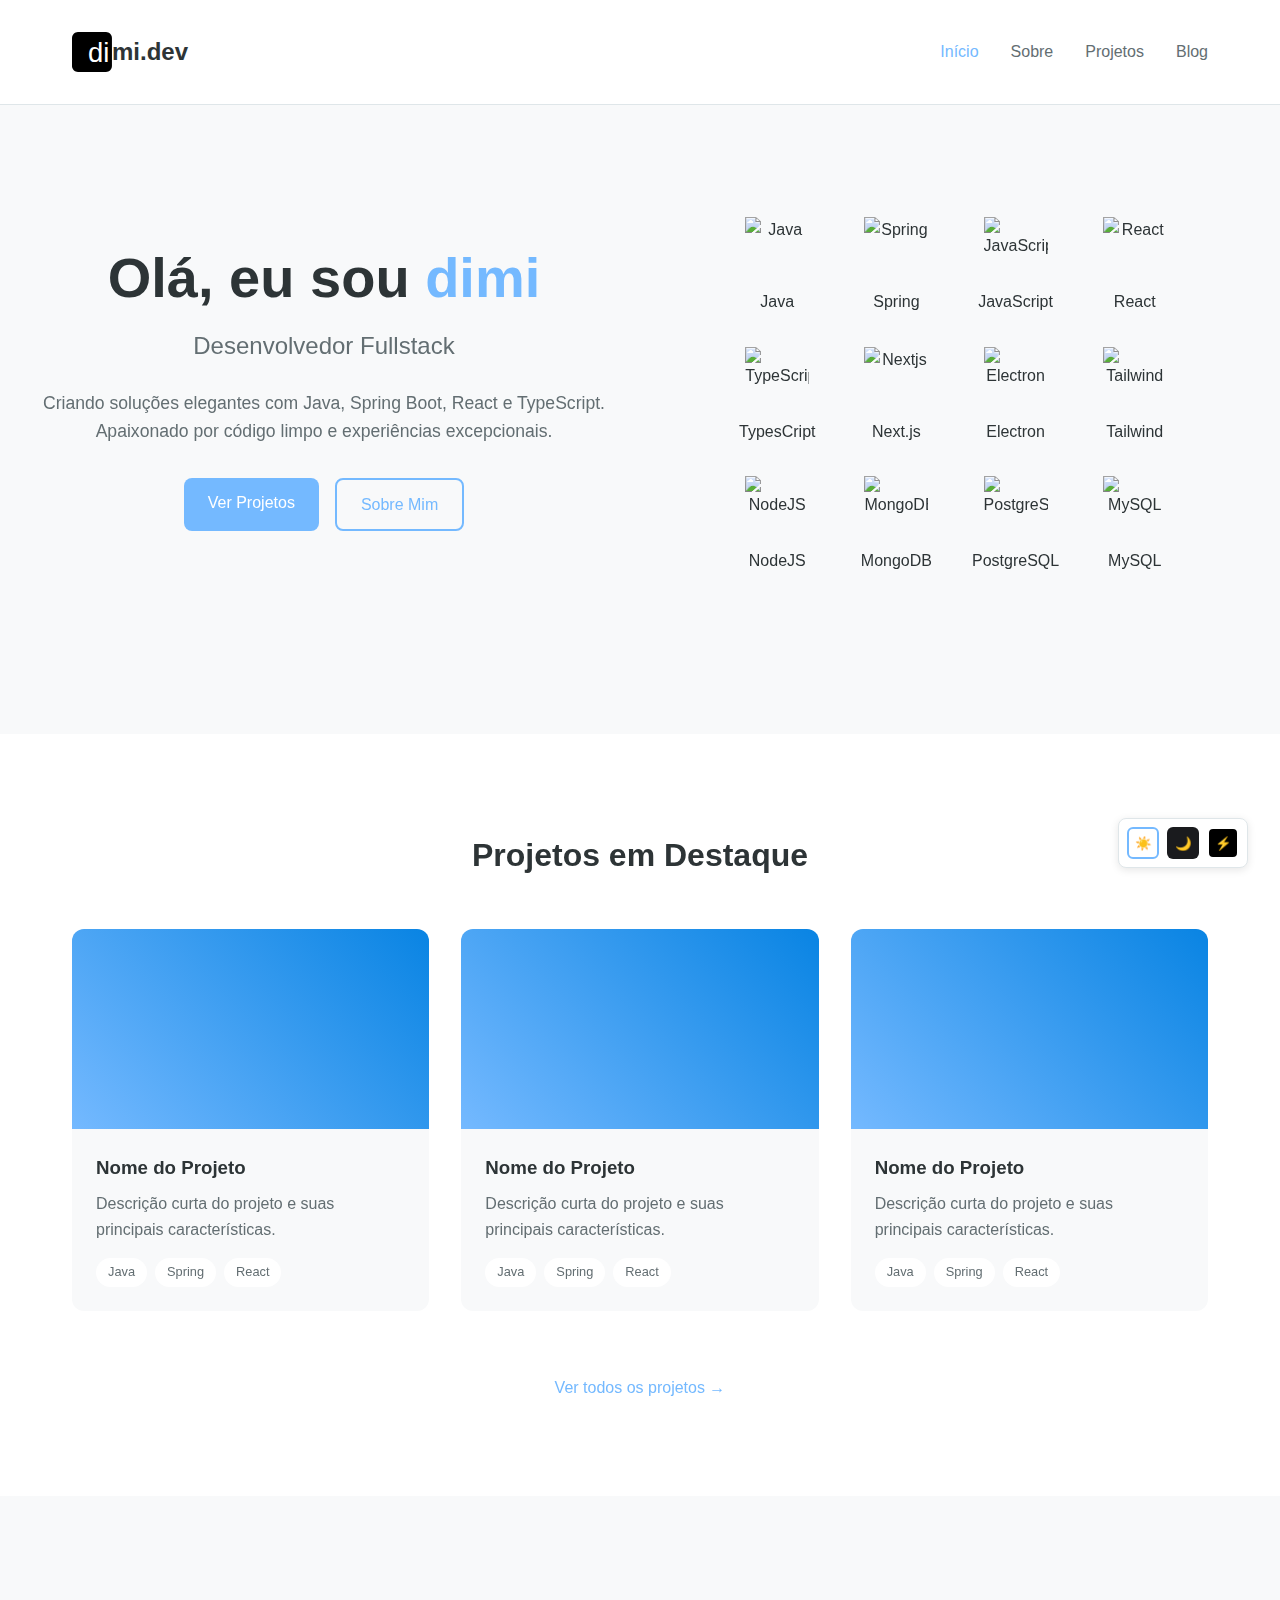
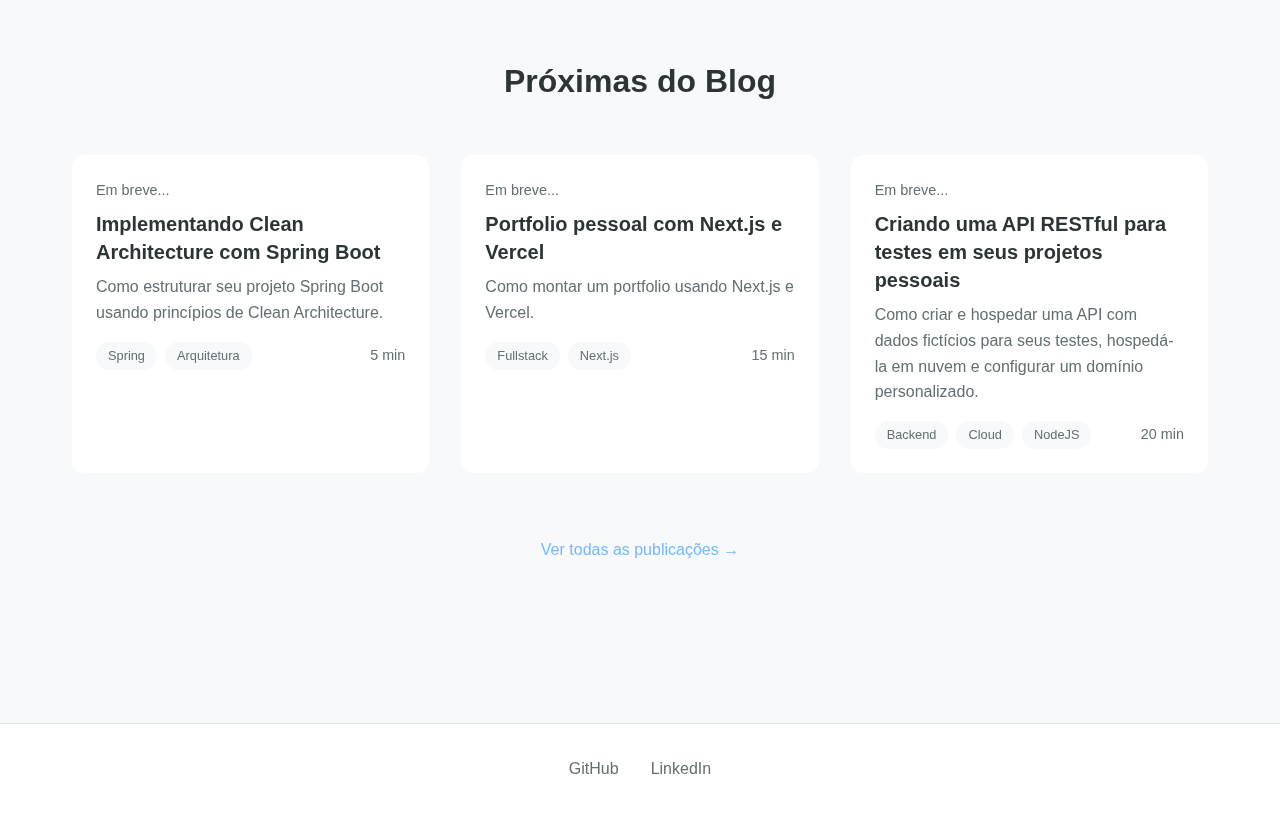
==== commit 266b267b: "fix: blog under construction" ====
--- a/index.html
+++ b/index.html
@@ -181,12 +181,12 @@
 
         <section class="blog-preview">
             <div class="section-container">
-                <h2 class="section-title">Últimas do Blog</h2>
+                <h2 class="section-title">Próximas do Blog</h2>
                 <div class="posts-grid">
                     <article class="post-card">
-                        <span class="post-date">26 Fev 2025</span>
+                        <span class="post-date">Em breve...</span>
                         <h3>
-                            <a href="#">Implementando Clean Architecture com Spring Boot</a>
+                            <a href="/pages/blog">Implementando Clean Architecture com Spring Boot</a>
                         </h3>
                         <p>Como estruturar seu projeto Spring Boot usando princípios de Clean Architecture.</p>
                         <footer class="post-meta">
@@ -198,31 +198,32 @@
                         </footer>
                     </article>
                     <article class="post-card">
-                        <span class="post-date">26 Fev 2025</span>
+                        <span class="post-date">Em breve...</span>
                         <h3>
-                            <a href="#">Implementando Clean Architecture com Spring Boot</a>
+                            <a href="/pages/blog">Portfolio pessoal com Next.js e Vercel</a>
                         </h3>
-                        <p>Como estruturar seu projeto Spring Boot usando princípios de Clean Architecture.</p>
+                        <p>Como montar um portfolio usando Next.js e Vercel.</p>
                         <footer class="post-meta">
                             <div class="post-tags">
-                                <span>Spring</span>
-                                <span>Arquitetura</span>
-                            </div>
-                            <span class="read-time">5 min</span>
+                                <span>Fullstack</span>
+                                <span>Next.js</span>
+                            </div>
+                            <span class="read-time">15 min</span>
                         </footer>
                     </article>
                     <article class="post-card">
-                        <span class="post-date">26 Fev 2025</span>
+                        <span class="post-date">Em breve...</span>
                         <h3>
-                            <a href="#">Implementando Clean Architecture com Spring Boot</a>
+                            <a href="/pages/blog">Criando uma API RESTful para testes em seus projetos pessoais</a>
                         </h3>
-                        <p>Como estruturar seu projeto Spring Boot usando princípios de Clean Architecture.</p>
+                        <p>Como criar e hospedar uma API com dados fictícios para seus testes, hospedá-la em nuvem e configurar um domínio personalizado.</p>
                         <footer class="post-meta">
                             <div class="post-tags">
-                                <span>Spring</span>
-                                <span>Arquitetura</span>
-                            </div>
-                            <span class="read-time">5 min</span>
+                                <span>Backend</span>
+                                <span>Cloud</span>
+                                <span>NodeJS</span>
+                            </div>
+                            <span class="read-time">20 min</span>
                         </footer>
                     </article>
 
@@ -252,6 +253,9 @@
         <div class="footer-content">
             <div class="social-links">
                 <a href="https://github.com/dimidotdev" target="_blank" rel="noopener">GitHub</a>
+            </div>
+            <div class="social-links">
+                <a href="https://linkedin.com/in/matheus-dimi-silva/" target="_blank" rel="noopener">LinkedIn</a>
             </div>
         </div>
     </footer>
--- a/assets/css/style.css
+++ b/assets/css/style.css
@@ -150,6 +150,8 @@
 }
 
 .footer-content {
+  display: flex;
+  justify-content: center;
   max-width: 1200px;
   margin: 0 auto;
   text-align: center;
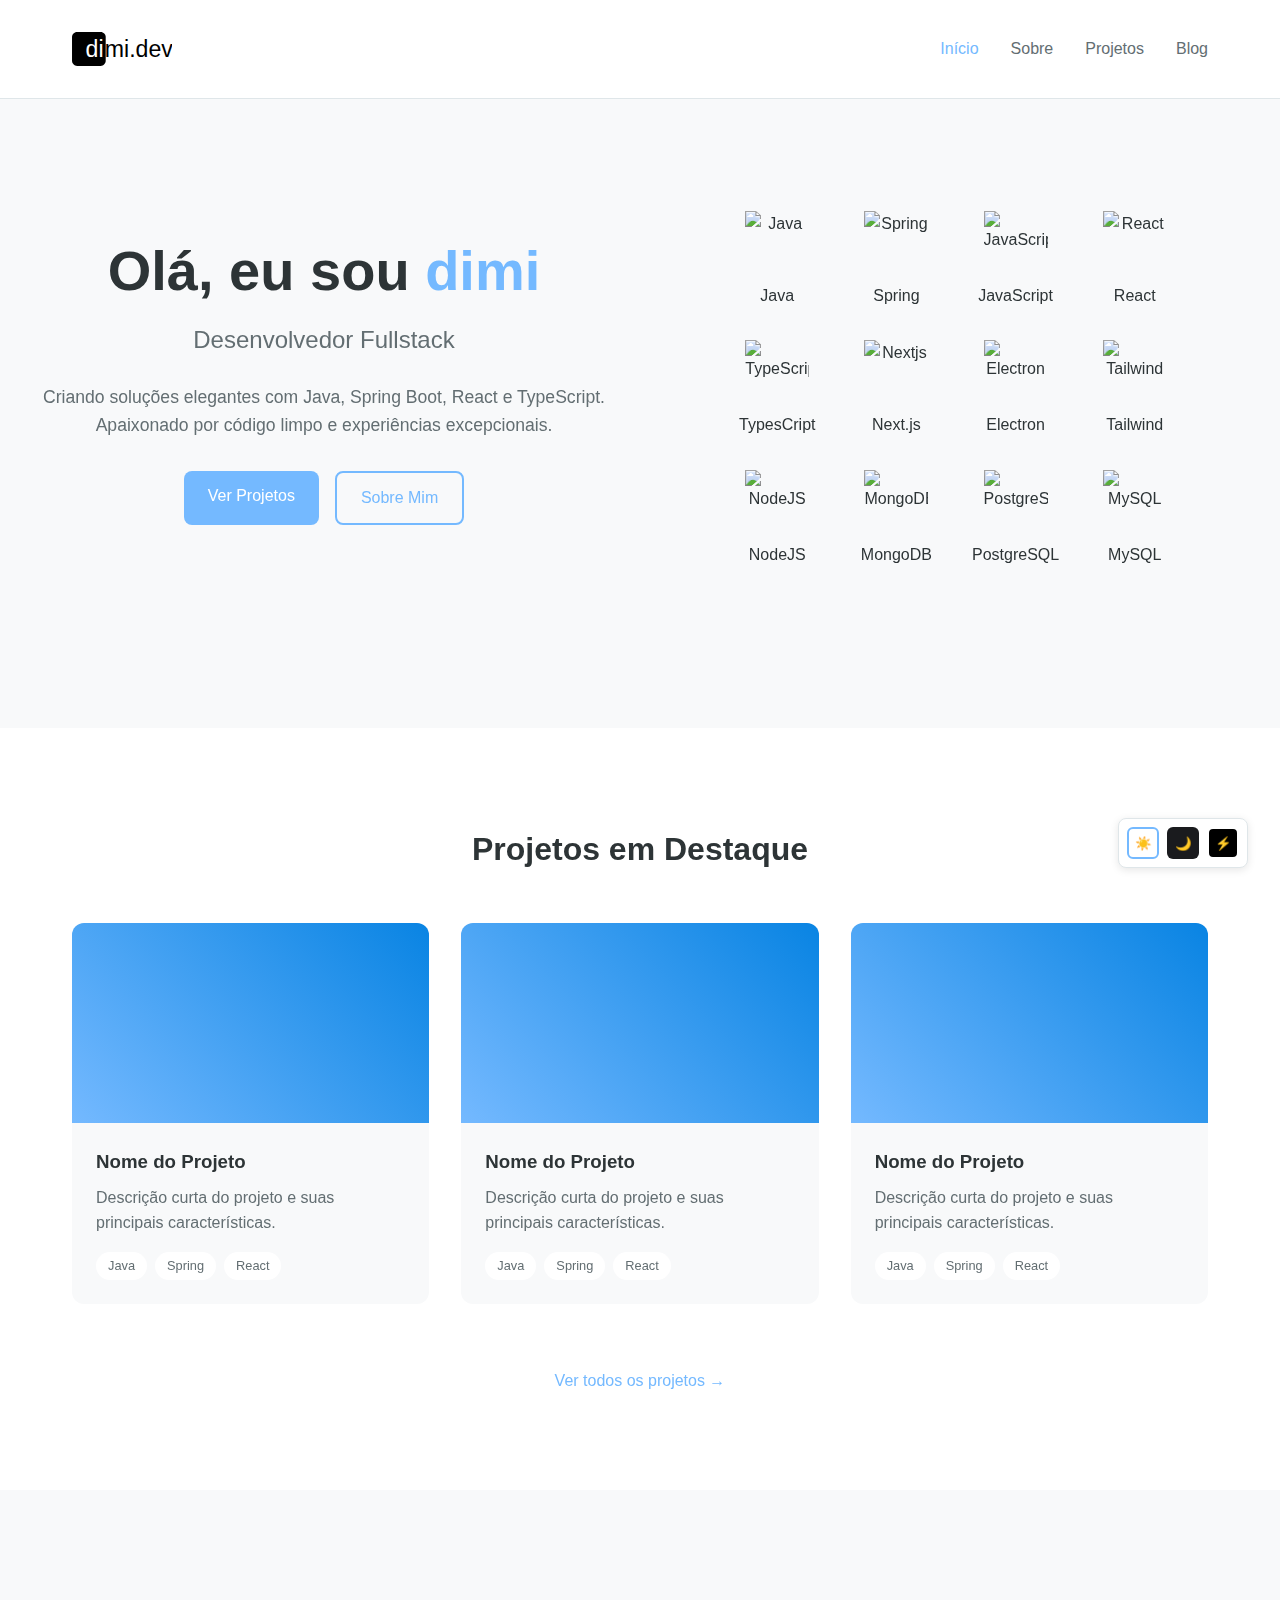
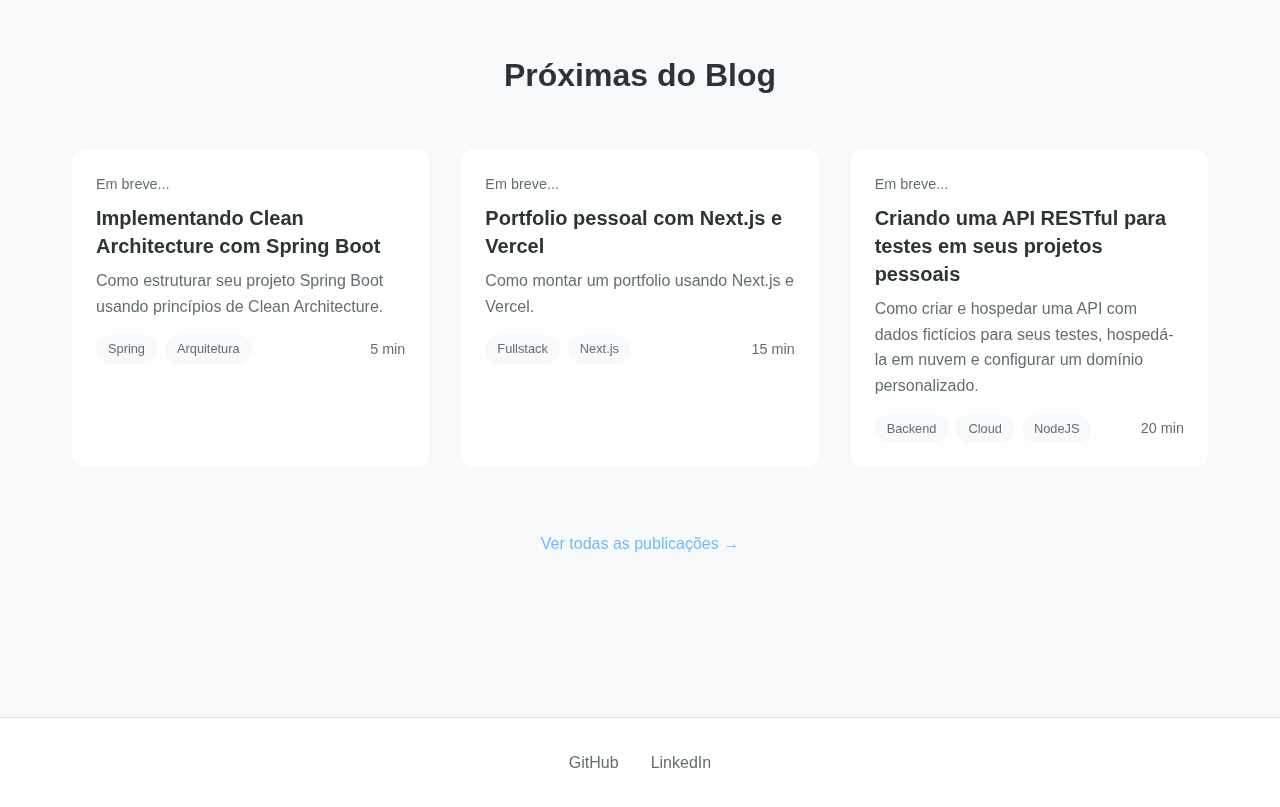
==== commit d6b98d54: "feat: logo changing color scheme with theme, fix: logo" ====
--- a/index.html
+++ b/index.html
@@ -28,8 +28,8 @@
                     ☰
                 </button>
                 <a href="/" class="logo-link">
-                    <img src="/assets/img/logo.svg" alt="Logo dimi.dev" class="logo-img">
-                    mi.dev
+                    <img src="/assets/img/logo-dark.svg" alt="Logo dimi.dev" class="logo-light">
+                    <img src="/assets/img/logo-light.svg" alt="Logo dimi.dev" class="logo-dark">
                 </a>
             </div>
             <ul class="nav-links">
--- a/assets/css/components/header.css
+++ b/assets/css/components/header.css
@@ -91,7 +91,7 @@
   display: flex;
   justify-content: space-between;
   align-items: center;
-  position: relative; /* Para posicionamento do menu mobile */
+  position: relative;
 }
 
 .mobile-menu-btn {
@@ -102,7 +102,7 @@
   font-size: 1.5rem;
   cursor: pointer;
   padding: 0.5rem;
-  z-index: 102; /* Garantir que fique acima do menu */
+  z-index: 102;
 }
 
 @media (max-width: 768px) {
@@ -157,4 +157,69 @@
   .nav-links a:hover {
       background: var(--bg-secondary);
   }
+}
+
+.logo {
+  display: block;
+  width: 100px;
+}
+
+.logo img {
+  width: 100%;
+  height: 100%;
+  object-fit: contain;
+}
+
+.logo-light {
+  display: none;
+}
+
+.logo-dark {
+  display: block;
+}
+
+/* Light theme */
+:root[data-theme="light"] .logo-light {
+  display: block;
+}
+
+:root[data-theme="light"] .logo-dark {
+  display: none;
+}
+
+/* Dark theme */
+:root[data-theme="dark"] .logo-light {
+  display: none;
+}
+
+:root[data-theme="dark"] .logo-dark {
+  display: block;
+}
+
+@media (prefers-color-scheme: light) {
+  :root:not([data-theme]) .logo-light {
+      display: block;
+  }
+
+  :root:not([data-theme]) .logo-dark {
+      display: none;
+  }
+}
+
+@media (prefers-color-scheme: dark) {
+  :root:not([data-theme]) .logo-light {
+      display: none;
+  }
+
+  :root:not([data-theme]) .logo-dark {
+      display: block;
+  }
+}
+
+/* Mobile adjustments */
+@media (max-width: 768px) {
+  .logo {
+      width: 100px;
+      display: flex;
+  }
 }--- a/assets/css/style.css
+++ b/assets/css/style.css
@@ -46,27 +46,6 @@
   display: flex;
   justify-content: space-between;
   align-items: center;
-}
-
-.logo {
-  display: flex;
-  align-items: center;
-  gap: var(--spacing-xs);
-}
-
-.logo a {
-  font-size: 1.5rem;
-  font-weight: 600;
-  color: var(--text-primary);
-  text-decoration: none;
-  display: flex;
-  align-items: center;
-}
-
-.logo img {
-  width: 40px;
-  height: 40px;
-  margin-right: 0;
 }
 
 .nav-links {
@@ -185,4 +164,5 @@
   .subtitle {
       font-size: 1.2rem;
   }
+
 }